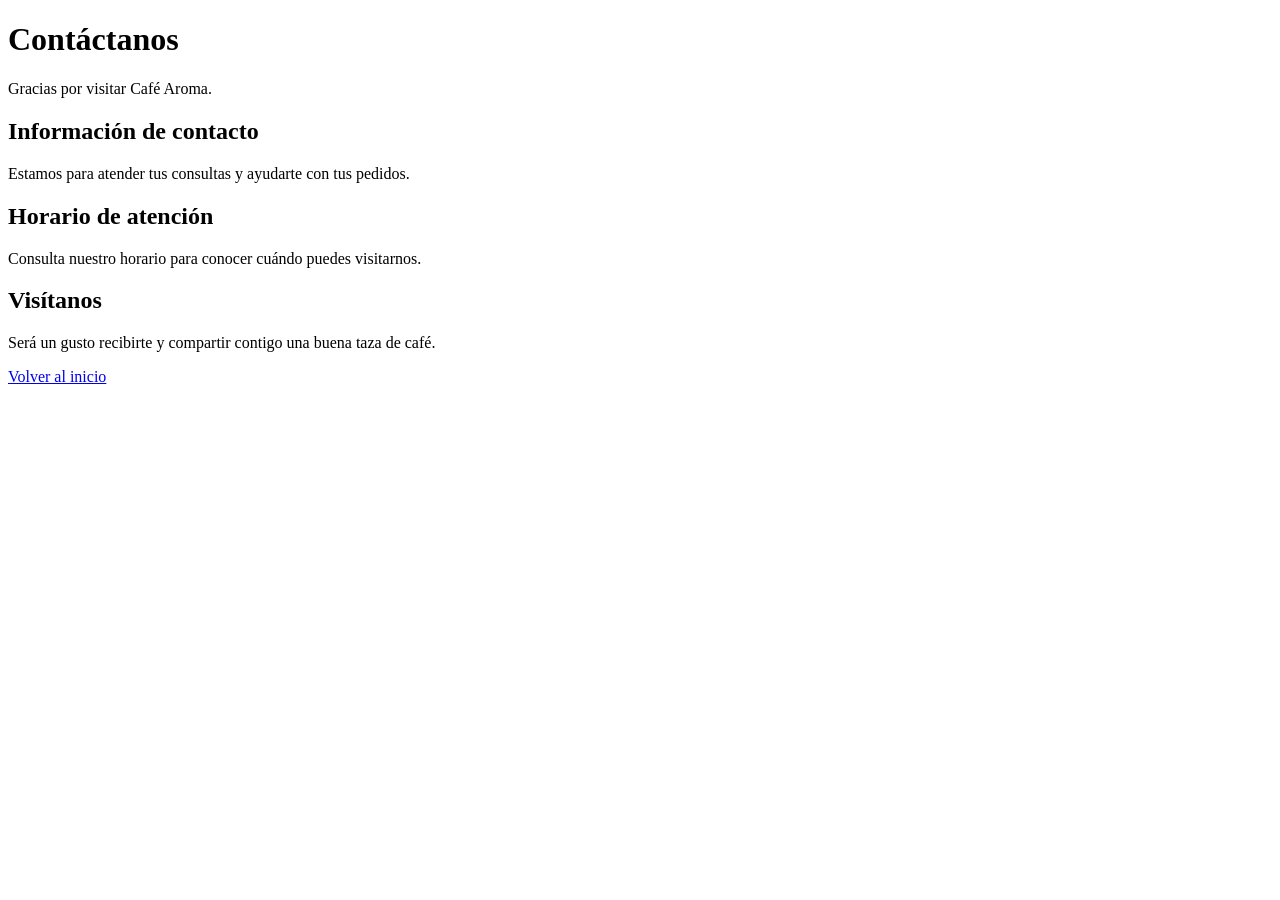
==== contacto.html @ 938803f1 "Primer avance del sitio Café Aroma" ====
<!DOCTYPE html>
<html lang="es">
<head>
    <meta charset="UTF-8">
    <meta name="viewport" content="width=device-width, initial-scale=1.0">
    <title>Contacto | Café Aroma</title>
</head>
<body>
    <h1>Contáctanos</h1>
    <p>Gracias por visitar Café Aroma.</p>

    <h2>Información de contacto</h2>
    <p>Estamos para atender tus consultas y ayudarte con tus pedidos.</p>

    <h2>Horario de atención</h2>
    <p>Consulta nuestro horario para conocer cuándo puedes visitarnos.</p>

    <h2>Visítanos</h2>
    <p>Será un gusto recibirte y compartir contigo una buena taza de café.</p>

    <a href="index.html">Volver al inicio</a>
</body>
</html>
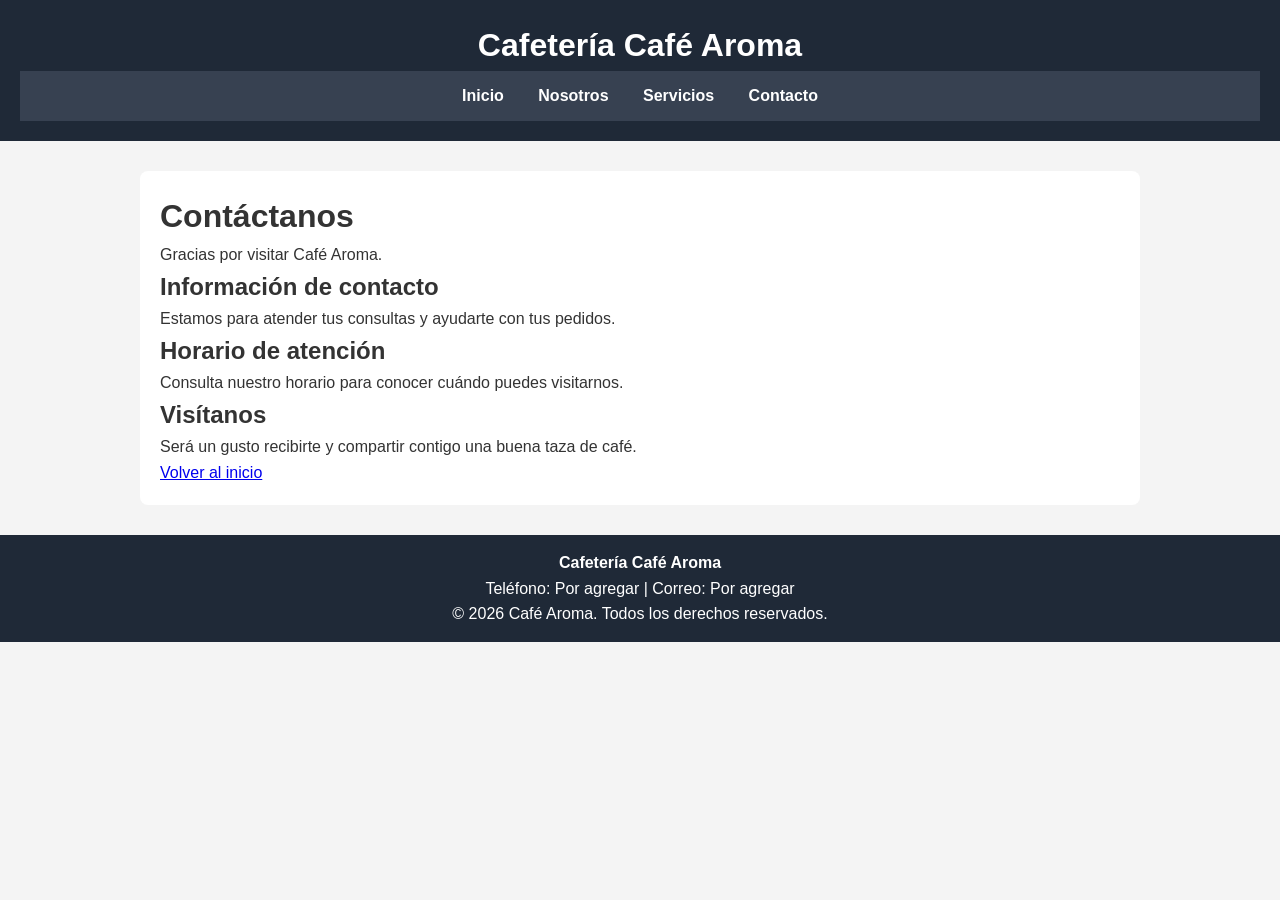
==== commit 5b864a02: "Actualizacion de pagina web" ====
--- a/contacto.html
+++ b/contacto.html
@@ -5,8 +5,19 @@
     <meta charset="UTF-8">
     <meta name="viewport" content="width=device-width, initial-scale=1.0">
     <title>Contacto | Café Aroma</title>
+    <link rel="stylesheet" href="css/estilos.css">
 </head>
 <body>
+    <header>
+    <h1>Cafetería Café Aroma</h1>
+    <nav>
+        <a href="index.html">Inicio</a>
+        <a href="nosotros.html">Nosotros</a>
+        <a href="servicios.html">Servicios</a>
+        <a href="contacto.html">Contacto</a>
+    </nav>
+</header>
+<main>
     <h1>Contáctanos</h1>
     <p>Gracias por visitar Café Aroma.</p>
 
@@ -20,5 +31,14 @@
     <p>Será un gusto recibirte y compartir contigo una buena taza de café.</p>
 
     <a href="index.html">Volver al inicio</a>
+    
+</main>
+
+<footer>
+    <p><strong>Cafetería Café Aroma</strong></p>
+    <p>Teléfono: Por agregar | Correo: Por agregar</p>
+    <p>&copy; 2026 Café Aroma. Todos los derechos reservados.</p>
+</footer>
+
 </body>
 </html>
--- a/css/estilos.css
+++ b/css/estilos.css
@@ -0,0 +1,78 @@
+
+/* Estilos generales */
+* {
+    margin: 0;
+    padding: 0;
+    box-sizing: border-box;
+}
+
+body {
+    font-family: Arial, sans-serif;
+    background-color: #f4f4f4;
+    color: #333;
+    line-height: 1.6;
+}
+
+/* Encabezado */
+header {
+    background-color: #1f2937;
+    color: white;
+    padding: 20px;
+    text-align: center;
+}
+
+/* Menú de navegación */
+nav {
+    background-color: #374151;
+    padding: 12px;
+    text-align: center;
+}
+
+nav a {
+    color: white;
+    text-decoration: none;
+    margin: 0 15px;
+    font-weight: bold;
+}
+
+nav a:hover {
+    color: #facc15;
+}
+
+/* Contenido principal */
+main {
+    max-width: 1000px;
+    margin: 30px auto;
+    padding: 20px;
+    background-color: white;
+    border-radius: 8px;
+}
+
+/* Imágenes */
+img {
+    max-width: 100%;
+    height: auto;
+}
+
+/* Botones */
+button {
+    background-color: #2563eb;
+    color: white;
+    border: none;
+    padding: 10px 18px;
+    border-radius: 5px;
+    cursor: pointer;
+}
+
+button:hover {
+    background-color: #1d4ed8;
+}
+
+/* Pie de página */
+footer {
+    background-color: #1f2937;
+    color: white;
+    text-align: center;
+    padding: 15px;
+    margin-top: 30px;
+}
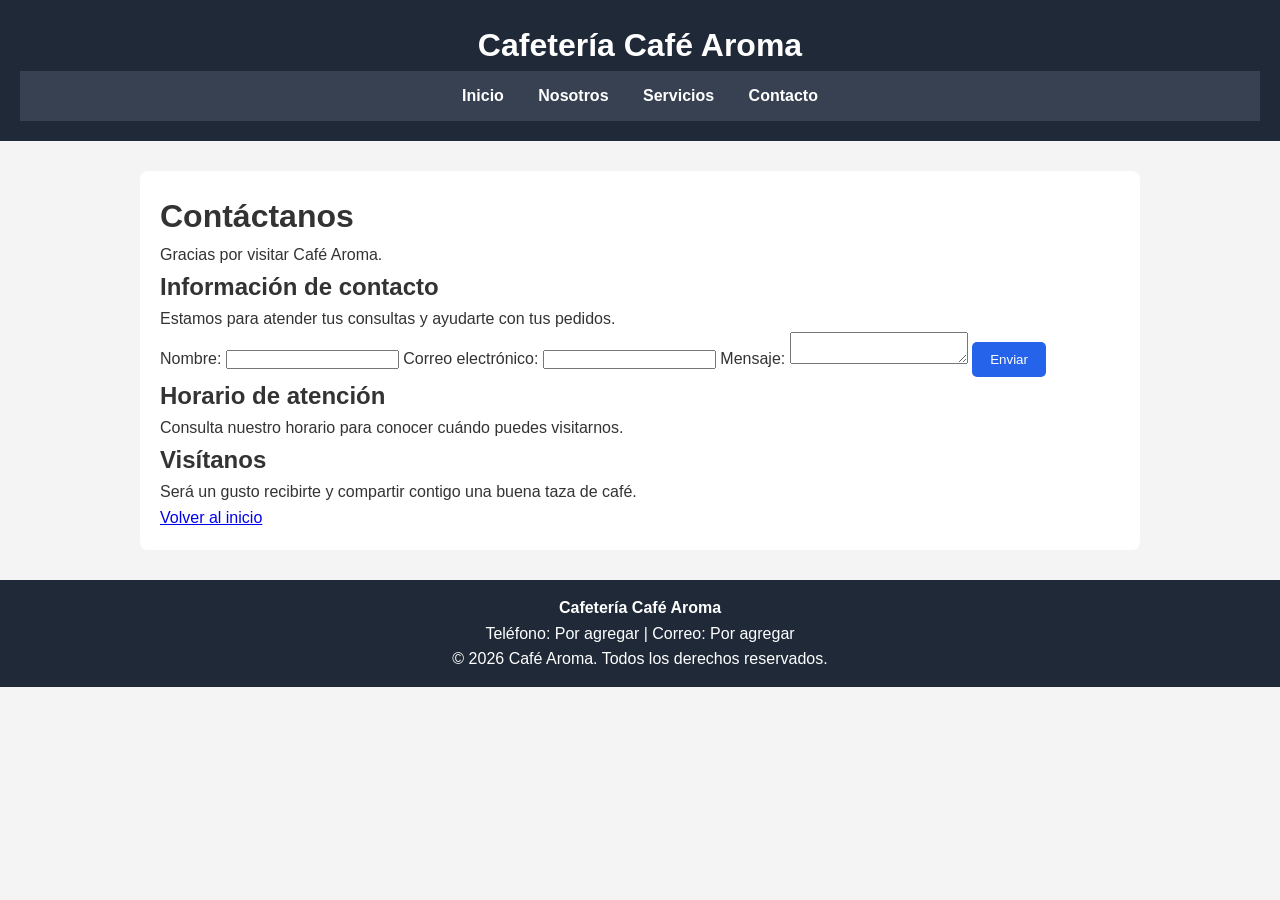
==== commit f769e4a0: "Agrega formulario de contacto" ====
--- a/contacto.html
+++ b/contacto.html
@@ -23,6 +23,20 @@
 
     <h2>Información de contacto</h2>
     <p>Estamos para atender tus consultas y ayudarte con tus pedidos.</p>
+    
+<form>
+    <label for="nombre">Nombre:</label>
+    <input type="text" id="nombre" name="nombre" required>
+
+    <label for="correo">Correo electrónico:</label>
+    <input type="email" id="correo" name="correo" required>
+
+    <label for="mensaje">Mensaje:</label>
+    <textarea id="mensaje" name="mensaje" required></textarea>
+
+    <button type="submit">Enviar</button>
+</form>
+
 
     <h2>Horario de atención</h2>
     <p>Consulta nuestro horario para conocer cuándo puedes visitarnos.</p>
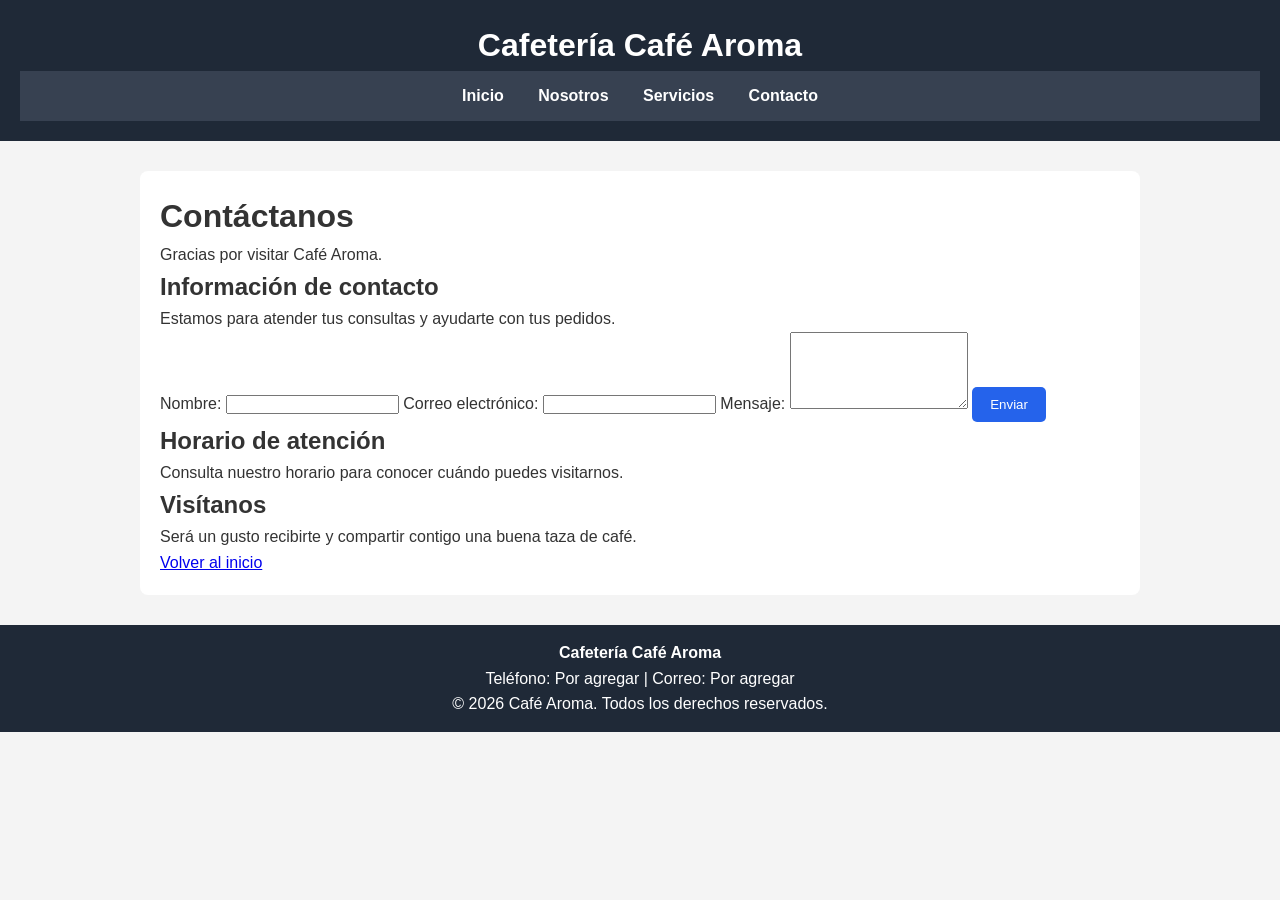
==== commit 4683e289: "Corrige formulario de contacto" ====
--- a/contacto.html
+++ b/contacto.html
@@ -24,7 +24,8 @@
     <h2>Información de contacto</h2>
     <p>Estamos para atender tus consultas y ayudarte con tus pedidos.</p>
     
-<form>
+<form action="enviar.php" method="post" class="formulario">
+
     <label for="nombre">Nombre:</label>
     <input type="text" id="nombre" name="nombre" required>
 
@@ -32,11 +33,11 @@
     <input type="email" id="correo" name="correo" required>
 
     <label for="mensaje">Mensaje:</label>
-    <textarea id="mensaje" name="mensaje" required></textarea>
+    <textarea id="mensaje" name="mensaje" rows="5" required></textarea>
 
     <button type="submit">Enviar</button>
+
 </form>
-
 
     <h2>Horario de atención</h2>
     <p>Consulta nuestro horario para conocer cuándo puedes visitarnos.</p>
--- a/css/estilos.css
+++ b/css/estilos.css
@@ -76,3 +76,11 @@
     padding: 15px;
     margin-top: 30px;
 }
+/* Galería de imágenes */
+.galeria img {
+    width: 30%;
+    height: 220px;
+    object-fit: cover;
+    margin: 1%;
+    border-radius: 10px;
+}
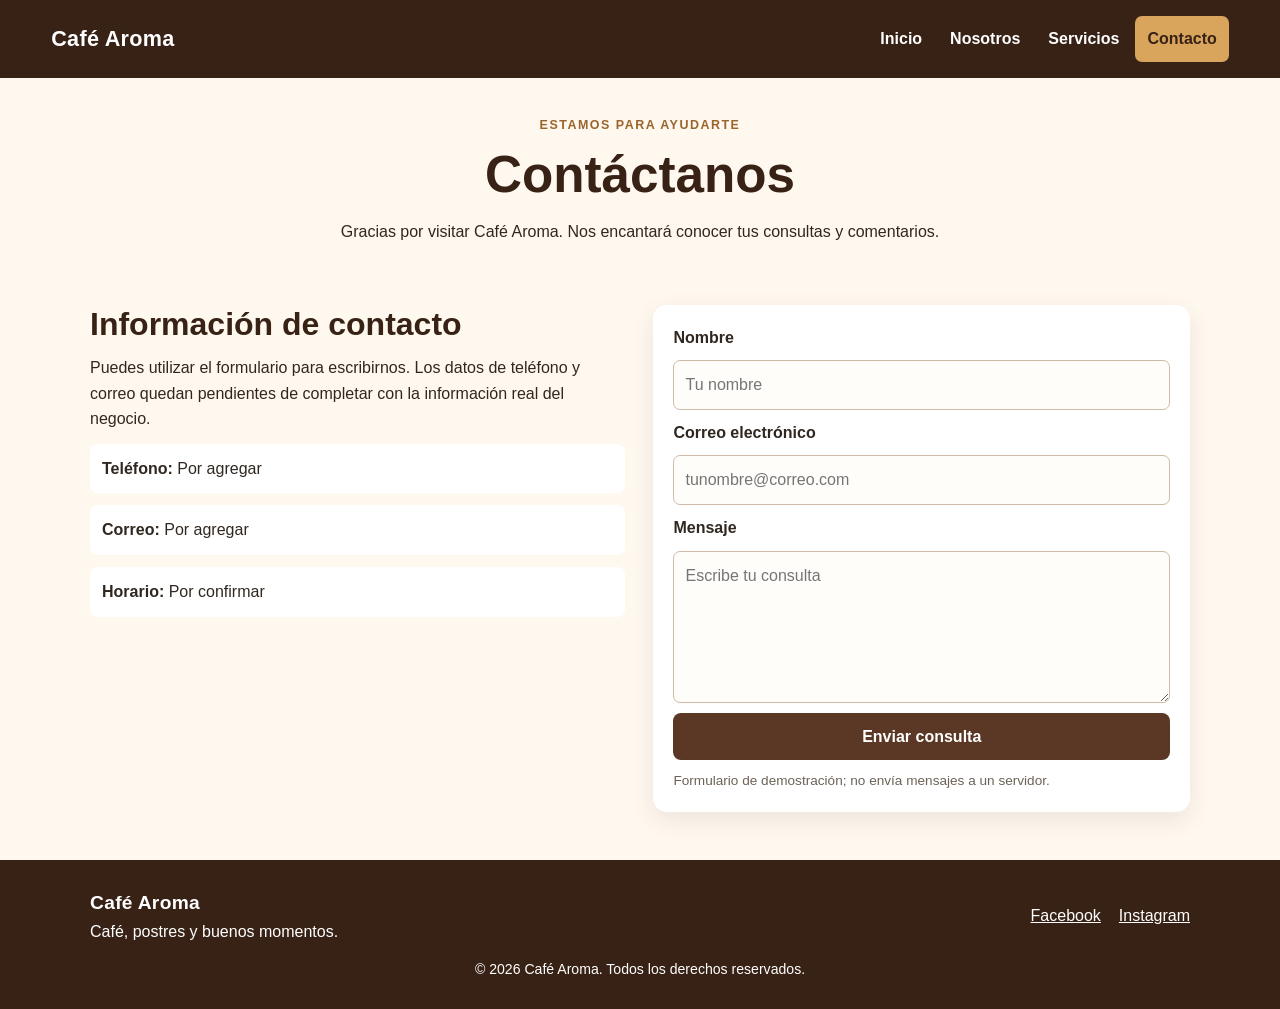
==== commit 4c8ca4a1: "Actualiza proyecto Café Aroma y laboratorio HTML CSS" ====
--- a/contacto.html
+++ b/contacto.html
@@ -1,59 +1,34 @@
-
 <!DOCTYPE html>
 <html lang="es">
 <head>
-    <meta charset="UTF-8">
-    <meta name="viewport" content="width=device-width, initial-scale=1.0">
-    <title>Contacto | Café Aroma</title>
-    <link rel="stylesheet" href="css/estilos.css">
+  <meta charset="UTF-8">
+  <meta name="viewport" content="width=device-width, initial-scale=1.0">
+  <meta name="description" content="Ponte en contacto con Café Aroma.">
+  <title>Contacto | Café Aroma</title>
+  <link rel="stylesheet" href="css/estilos.css">
+  <script src="js/script.js" defer></script>
 </head>
 <body>
-    <header>
-    <h1>Cafetería Café Aroma</h1>
-    <nav>
-        <a href="index.html">Inicio</a>
-        <a href="nosotros.html">Nosotros</a>
-        <a href="servicios.html">Servicios</a>
-        <a href="contacto.html">Contacto</a>
+  <header class="header">
+    <a class="logo" href="index.html">Café Aroma</a>
+    <button class="hamburguesa" id="btnMenu" type="button" aria-label="Abrir menú" aria-controls="menu" aria-expanded="false"><span></span><span></span><span></span></button>
+    <nav class="menu" id="menu" aria-label="Menú principal">
+      <a href="index.html">Inicio</a><a href="nosotros.html">Nosotros</a><a href="servicios.html">Servicios</a><a href="contacto.html" aria-current="page">Contacto</a>
     </nav>
-</header>
-<main>
-    <h1>Contáctanos</h1>
-    <p>Gracias por visitar Café Aroma.</p>
-
-    <h2>Información de contacto</h2>
-    <p>Estamos para atender tus consultas y ayudarte con tus pedidos.</p>
-    
-<form action="enviar.php" method="post" class="formulario">
-
-    <label for="nombre">Nombre:</label>
-    <input type="text" id="nombre" name="nombre" required>
-
-    <label for="correo">Correo electrónico:</label>
-    <input type="email" id="correo" name="correo" required>
-
-    <label for="mensaje">Mensaje:</label>
-    <textarea id="mensaje" name="mensaje" rows="5" required></textarea>
-
-    <button type="submit">Enviar</button>
-
-</form>
-
-    <h2>Horario de atención</h2>
-    <p>Consulta nuestro horario para conocer cuándo puedes visitarnos.</p>
-
-    <h2>Visítanos</h2>
-    <p>Será un gusto recibirte y compartir contigo una buena taza de café.</p>
-
-    <a href="index.html">Volver al inicio</a>
-    
-</main>
-
-<footer>
-    <p><strong>Cafetería Café Aroma</strong></p>
-    <p>Teléfono: Por agregar | Correo: Por agregar</p>
-    <p>&copy; 2026 Café Aroma. Todos los derechos reservados.</p>
-</footer>
-
+  </header>
+  <main>
+    <section class="pagina-encabezado contenedor"><p class="etiqueta">Estamos para ayudarte</p><h1>Contáctanos</h1><p>Gracias por visitar Café Aroma. Nos encantará conocer tus consultas y comentarios.</p></section>
+    <section class="contenido-pagina contenedor contacto-grid">
+      <div><h2>Información de contacto</h2><p>Puedes utilizar el formulario para escribirnos. Los datos de teléfono y correo quedan pendientes de completar con la información real del negocio.</p><div class="dato-contacto"><strong>Teléfono:</strong> Por agregar</div><div class="dato-contacto"><strong>Correo:</strong> Por agregar</div><div class="dato-contacto"><strong>Horario:</strong> Por confirmar</div></div>
+      <form class="formulario" action="#" method="get">
+        <label for="nombre">Nombre</label><input id="nombre" name="nombre" type="text" placeholder="Tu nombre" required>
+        <label for="correo">Correo electrónico</label><input id="correo" name="correo" type="email" placeholder="tunombre@correo.com" required>
+        <label for="mensaje">Mensaje</label><textarea id="mensaje" name="mensaje" rows="5" placeholder="Escribe tu consulta" required></textarea>
+        <button class="boton" type="submit">Enviar consulta</button>
+        <p class="nota-formulario">Formulario de demostración; no envía mensajes a un servidor.</p>
+      </form>
+    </section>
+  </main>
+  <footer class="footer"><div class="footer-contenedor contenedor"><div><a class="logo logo-footer" href="index.html">Café Aroma</a><p>Café, postres y buenos momentos.</p></div><div class="redes"><a href="https://www.facebook.com/" target="_blank" rel="noopener noreferrer">Facebook</a><a href="https://www.instagram.com/" target="_blank" rel="noopener noreferrer">Instagram</a></div><p class="copyright">© 2026 Café Aroma. Todos los derechos reservados.</p></div></footer>
 </body>
 </html>
--- a/css/estilos.css
+++ b/css/estilos.css
@@ -1,86 +1,113 @@
+/* Café Aroma - Proyecto 2 | CSS mobile first */
+:root {
+  --cafe: #5b3825;
+  --cafe-oscuro: #382216;
+  --crema: #fff8ef;
+  --dorado: #d9a45b;
+  --texto: #302820;
+  --blanco: #ffffff;
+  --ancho-maximo: 1100px;
+  --radio: 14px;
+  --sombra: 0 8px 24px rgba(56, 34, 22, 0.09);
+}
+* { box-sizing: border-box; margin: 0; padding: 0; }
+html { scroll-behavior: smooth; }
+body { font-family: Arial, sans-serif; background: var(--crema); color: var(--texto); line-height: 1.6; }
+img { display: block; max-width: 100%; height: auto; }
+a { color: inherit; }
+button, input, textarea { font: inherit; }
+.contenedor { width: min(92%, var(--ancho-maximo)); margin-inline: auto; }
+.header { display: flex; align-items: center; justify-content: space-between; flex-wrap: wrap; gap: 14px; padding: 16px 4%; background: var(--cafe-oscuro); color: var(--blanco); }
+.logo { color: var(--blanco); font-size: 1.35rem; font-weight: 700; text-decoration: none; letter-spacing: .3px; }
+.hamburguesa { width: 44px; height: 42px; border: 1px solid rgba(255,255,255,.35); border-radius: 8px; background: transparent; display: flex; flex-direction: column; justify-content: center; align-items: center; gap: 5px; cursor: pointer; }
+.hamburguesa span { width: 23px; height: 2px; background: var(--blanco); border-radius: 2px; transition: transform .25s ease, opacity .2s ease; }
+.hamburguesa.activo span:first-child { transform: translateY(7px) rotate(45deg); }
+.hamburguesa.activo span:nth-child(2) { opacity: 0; }
+.hamburguesa.activo span:last-child { transform: translateY(-7px) rotate(-45deg); }
+.menu { display: none; flex-basis: 100%; flex-direction: column; gap: 4px; }
+.menu.menu-abierto { display: flex; }
+.menu a { color: var(--blanco); text-decoration: none; padding: 10px 12px; border-radius: 7px; font-weight: 700; }
+.menu a:hover, .menu a[aria-current="page"] { background: var(--dorado); color: var(--cafe-oscuro); }
+.portada { display: flex; flex-direction: column; gap: 24px; align-items: center; padding-block: 34px; }
+.portada-texto { width: 100%; }
+.etiqueta { color: #9b642c; text-transform: uppercase; letter-spacing: 1.5px; font-size: .78rem; font-weight: 700; margin-bottom: 8px; }
+h1, h2, h3 { color: var(--cafe-oscuro); line-height: 1.2; }
+h1 { font-size: clamp(2rem, 7vw, 3.2rem); margin-bottom: 14px; }
+h2 { font-size: clamp(1.5rem, 4vw, 2rem); margin-bottom: 12px; }
+h3 { font-size: 1.15rem; margin-bottom: 8px; }
+.portada p:not(.etiqueta), .pagina-encabezado > p:last-child { max-width: 620px; margin-bottom: 20px; }
+.portada > img { width: 100%; max-height: 340px; object-fit: cover; border-radius: var(--radio); box-shadow: var(--sombra); }
+.boton { display: inline-block; padding: 11px 18px; border: 0; border-radius: 8px; background: var(--cafe); color: var(--blanco); text-decoration: none; font-weight: 700; cursor: pointer; transition: background .2s ease, transform .2s ease; }
+.boton:hover { background: var(--cafe-oscuro); transform: translateY(-2px); }
+.boton-secundario { padding: 9px 13px; font-size: .92rem; }
+.seccion { padding-block: 26px 38px; }
+.encabezado-seccion { margin-bottom: 20px; text-align: center; }
+.encabezado-seccion p:last-child { max-width: 650px; margin-inline: auto; }
+.cards { display: flex; flex-wrap: wrap; gap: 18px; }
+.card { flex: 1 1 100%; min-width: 0; overflow: hidden; background: var(--blanco); border: 1px solid #ead9c6; border-radius: var(--radio); box-shadow: var(--sombra); transition: transform .2s ease, box-shadow .2s ease; }
+.card:hover { transform: translateY(-4px); box-shadow: 0 12px 28px rgba(56,34,22,.15); }
+.card img { width: 100%; height: 190px; object-fit: cover; }
+.card-contenido { padding: 18px; display: flex; flex-direction: column; align-items: flex-start; gap: 8px; }
+.card-contenido p { flex: 1; }
+.preguntas { padding-bottom: 48px; }
+.accordion { display: flex; flex-direction: column; gap: 10px; }
+.accordion-item { background: var(--blanco); border: 1px solid #ead9c6; border-radius: 10px; overflow: hidden; }
+.accordion-titulo { display: flex; justify-content: space-between; align-items: center; gap: 12px; width: 100%; padding: 16px; border: 0; background: var(--blanco); color: var(--cafe-oscuro); text-align: left; font-weight: 700; cursor: pointer; }
+.accordion-titulo span { font-size: 1.4rem; color: var(--cafe); }
+.accordion-contenido { display: none; padding: 0 16px 16px; }
+.accordion-item.activo .accordion-contenido { display: block; }
+.accordion-item.activo .accordion-titulo span { transform: rotate(45deg); }
+.pagina-encabezado { padding-block: 38px 20px; text-align: center; }
+.pagina-encabezado > p:last-child { margin-inline: auto; }
+.contenido-pagina { padding-block: 20px 48px; }
+.dos-columnas { display: flex; flex-direction: column; gap: 24px; align-items: flex-start; }
+.imagen-destacada { width: 100%; max-height: 340px; object-fit: cover; border-radius: var(--radio); }
+.dos-columnas h2:not(:first-child) { margin-top: 20px; }
+.dos-columnas .boton { margin-top: 20px; }
+.servicio-fila { display: flex; flex-direction: column; gap: 18px; padding: 18px; margin-bottom: 18px; background: var(--blanco); border-radius: var(--radio); box-shadow: var(--sombra); }
+.servicio-fila img { width: 100%; height: 190px; object-fit: cover; border-radius: 10px; }
+.llamado { padding: 24px; margin-top: 24px; background: #f3e3cf; border-radius: var(--radio); text-align: center; }
+.llamado p { margin-bottom: 16px; }
+.contacto-grid { display: flex; flex-direction: column; gap: 28px; }
+.dato-contacto { margin-top: 12px; padding: 12px; background: var(--blanco); border-radius: 8px; }
+.formulario { display: flex; flex-direction: column; gap: 10px; padding: 20px; background: var(--blanco); border-radius: var(--radio); box-shadow: var(--sombra); }
+.formulario label { font-weight: 700; }
+.formulario input, .formulario textarea { width: 100%; padding: 11px; border: 1px solid #cdbba8; border-radius: 7px; background: #fffdfa; color: var(--texto); }
+.formulario input:focus, .formulario textarea:focus { outline: 2px solid var(--dorado); border-color: var(--dorado); }
+.nota-formulario { color: #6d6258; font-size: .85rem; }
+.footer { padding: 28px 0; background: var(--cafe-oscuro); color: var(--blanco); }
+.footer-contenedor { display: flex; flex-direction: column; align-items: center; gap: 14px; text-align: center; }
+.logo-footer { font-size: 1.2rem; }
+.redes { display: flex; gap: 18px; }
+.redes a { color: var(--blanco); }
+.copyright { font-size: .88rem; }
 
-/* Estilos generales */
-* {
-    margin: 0;
-    padding: 0;
-    box-sizing: border-box;
+/* 501 px: dos tarjetas por fila */
+@media (min-width: 501px) {
+  .card { flex-basis: calc(50% - 9px); }
+  .servicio-fila { flex-direction: row; align-items: center; }
+  .servicio-fila img { width: 38%; flex: 0 0 38%; }
+  .footer-contenedor { flex-direction: row; justify-content: space-between; flex-wrap: wrap; text-align: left; }
+  .copyright { flex-basis: 100%; text-align: center; }
 }
 
-body {
-    font-family: Arial, sans-serif;
-    background-color: #f4f4f4;
-    color: #333;
-    line-height: 1.6;
+/* 701 px: más espacio y columnas equilibradas */
+@media (min-width: 701px) {
+  .header { padding-inline: 4%; }
+  .portada { flex-direction: row; padding-block: 54px; }
+  .portada-texto, .portada > img { width: 50%; }
+  .portada > img { max-height: 380px; }
+  .dos-columnas { flex-direction: row; }
+  .dos-columnas > * { width: 50%; }
+  .imagen-destacada { position: sticky; top: 20px; }
+  .contacto-grid { flex-direction: row; align-items: flex-start; }
+  .contacto-grid > * { width: 50%; }
 }
 
-/* Encabezado */
-header {
-    background-color: #1f2937;
-    color: white;
-    padding: 20px;
-    text-align: center;
+/* 991 px: menú horizontal y tres tarjetas por fila */
+@media (min-width: 991px) {
+  .header { flex-wrap: nowrap; }
+  .hamburguesa { display: none; }
+  .menu { display: flex; flex-basis: auto; flex-direction: row; align-items: center; }
+  .card { flex-basis: calc(33.333% - 12px); }
 }
-
-/* Menú de navegación */
-nav {
-    background-color: #374151;
-    padding: 12px;
-    text-align: center;
-}
-
-nav a {
-    color: white;
-    text-decoration: none;
-    margin: 0 15px;
-    font-weight: bold;
-}
-
-nav a:hover {
-    color: #facc15;
-}
-
-/* Contenido principal */
-main {
-    max-width: 1000px;
-    margin: 30px auto;
-    padding: 20px;
-    background-color: white;
-    border-radius: 8px;
-}
-
-/* Imágenes */
-img {
-    max-width: 100%;
-    height: auto;
-}
-
-/* Botones */
-button {
-    background-color: #2563eb;
-    color: white;
-    border: none;
-    padding: 10px 18px;
-    border-radius: 5px;
-    cursor: pointer;
-}
-
-button:hover {
-    background-color: #1d4ed8;
-}
-
-/* Pie de página */
-footer {
-    background-color: #1f2937;
-    color: white;
-    text-align: center;
-    padding: 15px;
-    margin-top: 30px;
-}
-/* Galería de imágenes */
-.galeria img {
-    width: 30%;
-    height: 220px;
-    object-fit: cover;
-    margin: 1%;
-    border-radius: 10px;
-}
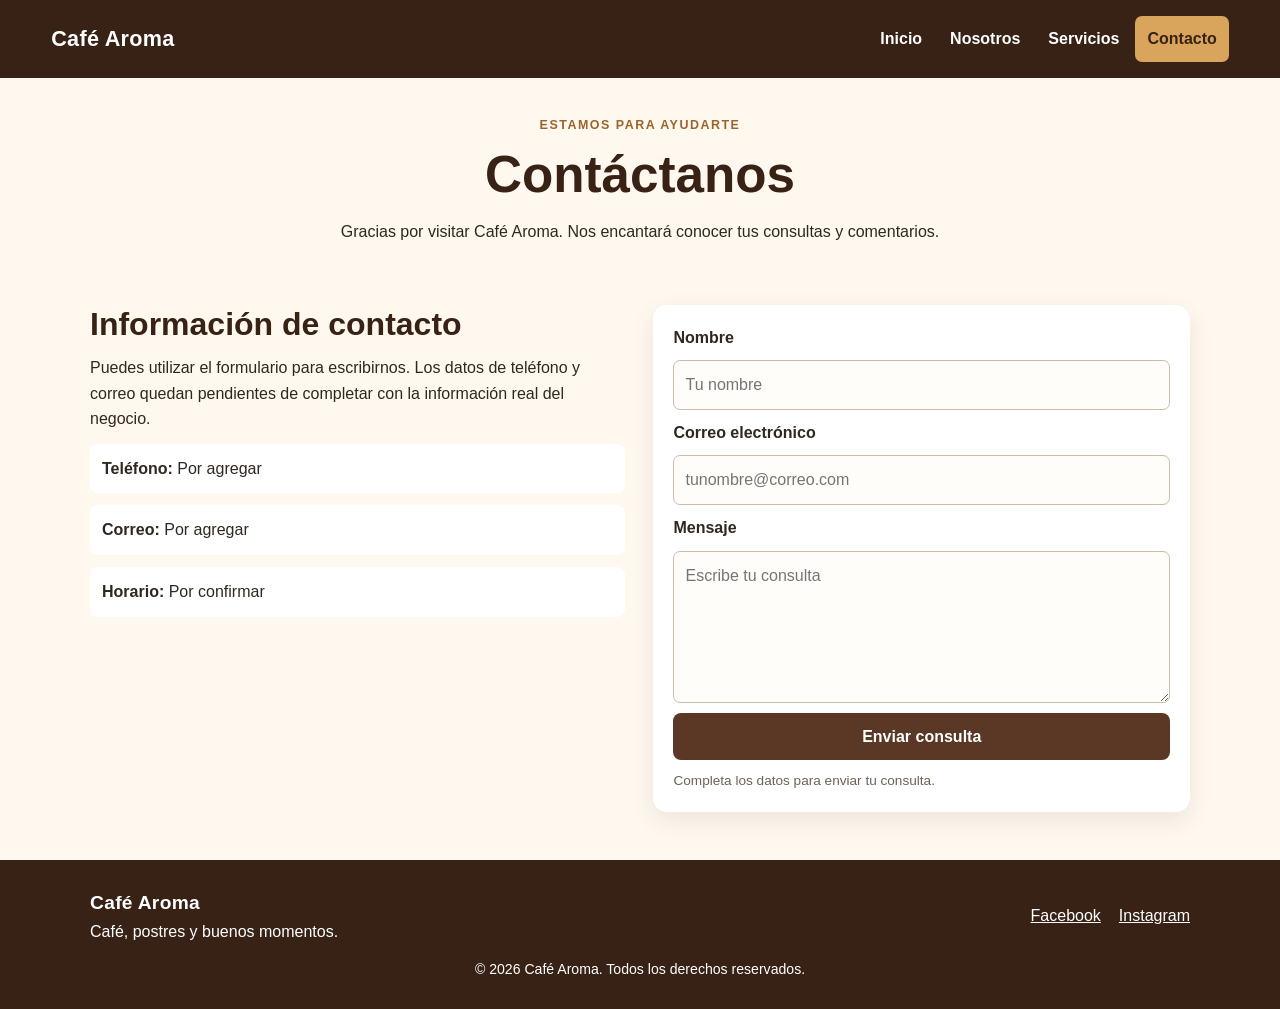
==== commit 8c42efd0: "Actualiza proyecto Café Aroma y páginas PHP" ====
--- a/contacto.html
+++ b/contacto.html
@@ -1,3 +1,4 @@
+
 <!DOCTYPE html>
 <html lang="es">
 <head>
@@ -8,27 +9,129 @@
   <link rel="stylesheet" href="css/estilos.css">
   <script src="js/script.js" defer></script>
 </head>
+
 <body>
+
   <header class="header">
-    <a class="logo" href="index.html">Café Aroma</a>
-    <button class="hamburguesa" id="btnMenu" type="button" aria-label="Abrir menú" aria-controls="menu" aria-expanded="false"><span></span><span></span><span></span></button>
+    <a class="logo" href="index.php">Café Aroma</a>
+
+    <button class="hamburguesa" id="btnMenu" type="button"
+      aria-label="Abrir menú" aria-controls="menu" aria-expanded="false">
+      <span></span><span></span><span></span>
+    </button>
+
     <nav class="menu" id="menu" aria-label="Menú principal">
-      <a href="index.html">Inicio</a><a href="nosotros.html">Nosotros</a><a href="servicios.html">Servicios</a><a href="contacto.html" aria-current="page">Contacto</a>
+      <a href="index.php">Inicio</a>
+      <a href="nosotros.html">Nosotros</a>
+      <a href="servicios.html">Servicios</a>
+      <a href="contacto.html" aria-current="page">Contacto</a>
     </nav>
   </header>
+
   <main>
-    <section class="pagina-encabezado contenedor"><p class="etiqueta">Estamos para ayudarte</p><h1>Contáctanos</h1><p>Gracias por visitar Café Aroma. Nos encantará conocer tus consultas y comentarios.</p></section>
+
+    <section class="pagina-encabezado contenedor">
+      <p class="etiqueta">Estamos para ayudarte</p>
+      <h1>Contáctanos</h1>
+      <p>Gracias por visitar Café Aroma. Nos encantará conocer tus consultas y comentarios.</p>
+    </section>
+
     <section class="contenido-pagina contenedor contacto-grid">
-      <div><h2>Información de contacto</h2><p>Puedes utilizar el formulario para escribirnos. Los datos de teléfono y correo quedan pendientes de completar con la información real del negocio.</p><div class="dato-contacto"><strong>Teléfono:</strong> Por agregar</div><div class="dato-contacto"><strong>Correo:</strong> Por agregar</div><div class="dato-contacto"><strong>Horario:</strong> Por confirmar</div></div>
-      <form class="formulario" action="#" method="get">
-        <label for="nombre">Nombre</label><input id="nombre" name="nombre" type="text" placeholder="Tu nombre" required>
-        <label for="correo">Correo electrónico</label><input id="correo" name="correo" type="email" placeholder="tunombre@correo.com" required>
-        <label for="mensaje">Mensaje</label><textarea id="mensaje" name="mensaje" rows="5" placeholder="Escribe tu consulta" required></textarea>
-        <button class="boton" type="submit">Enviar consulta</button>
-        <p class="nota-formulario">Formulario de demostración; no envía mensajes a un servidor.</p>
+
+      <div>
+        <h2>Información de contacto</h2>
+
+        <p>
+          Puedes utilizar el formulario para escribirnos.
+          Los datos de teléfono y correo quedan pendientes
+          de completar con la información real del negocio.
+        </p>
+
+        <div class="dato-contacto">
+          <strong>Teléfono:</strong> Por agregar
+        </div>
+
+        <div class="dato-contacto">
+          <strong>Correo:</strong> Por agregar
+        </div>
+
+        <div class="dato-contacto">
+          <strong>Horario:</strong> Por confirmar
+        </div>
+      </div>
+
+      <!-- FORMULARIO DE CONTACTO -->
+      <form class="formulario"
+        id="formulario-contacto"
+        action="enviar.php"
+        method="POST"
+        novalidate>
+
+        <div id="errores-formulario"
+          role="alert"
+          aria-live="polite"
+          hidden>
+        </div>
+
+        <label for="nombre">Nombre</label>
+        <input
+          type="text"
+          id="nombre"
+          name="nombre"
+          placeholder="Tu nombre"
+          required>
+
+        <label for="correo">Correo electrónico</label>
+        <input
+          type="email"
+          id="correo"
+          name="correo"
+          placeholder="tunombre@correo.com"
+          required>
+
+        <label for="mensaje">Mensaje</label>
+        <textarea
+          id="mensaje"
+          name="mensaje"
+          rows="5"
+          placeholder="Escribe tu consulta"
+          required></textarea>
+
+        <button class="boton" type="submit">
+          Enviar consulta
+        </button>
+
+        <p class="nota-formulario">
+          Completa los datos para enviar tu consulta.
+        </p>
+
       </form>
+
     </section>
+
   </main>
-  <footer class="footer"><div class="footer-contenedor contenedor"><div><a class="logo logo-footer" href="index.html">Café Aroma</a><p>Café, postres y buenos momentos.</p></div><div class="redes"><a href="https://www.facebook.com/" target="_blank" rel="noopener noreferrer">Facebook</a><a href="https://www.instagram.com/" target="_blank" rel="noopener noreferrer">Instagram</a></div><p class="copyright">© 2026 Café Aroma. Todos los derechos reservados.</p></div></footer>
+
+  <footer class="footer">
+    <div class="footer-contenedor contenedor">
+
+      <div>
+        <a class="logo logo-footer" href="index.php">Café Aroma</a>
+        <p>Café, postres y buenos momentos.</p>
+      </div>
+
+      <div class="redes">
+        <a href="https://www.facebook.com/" target="_blank"
+          rel="noopener noreferrer">Facebook</a>
+        <a href="https://www.instagram.com/" target="_blank"
+          rel="noopener noreferrer">Instagram</a>
+      </div>
+
+      <p class="copyright">
+        © 2026 Café Aroma. Todos los derechos reservados.
+      </p>
+
+    </div>
+  </footer>
+
 </body>
 </html>
